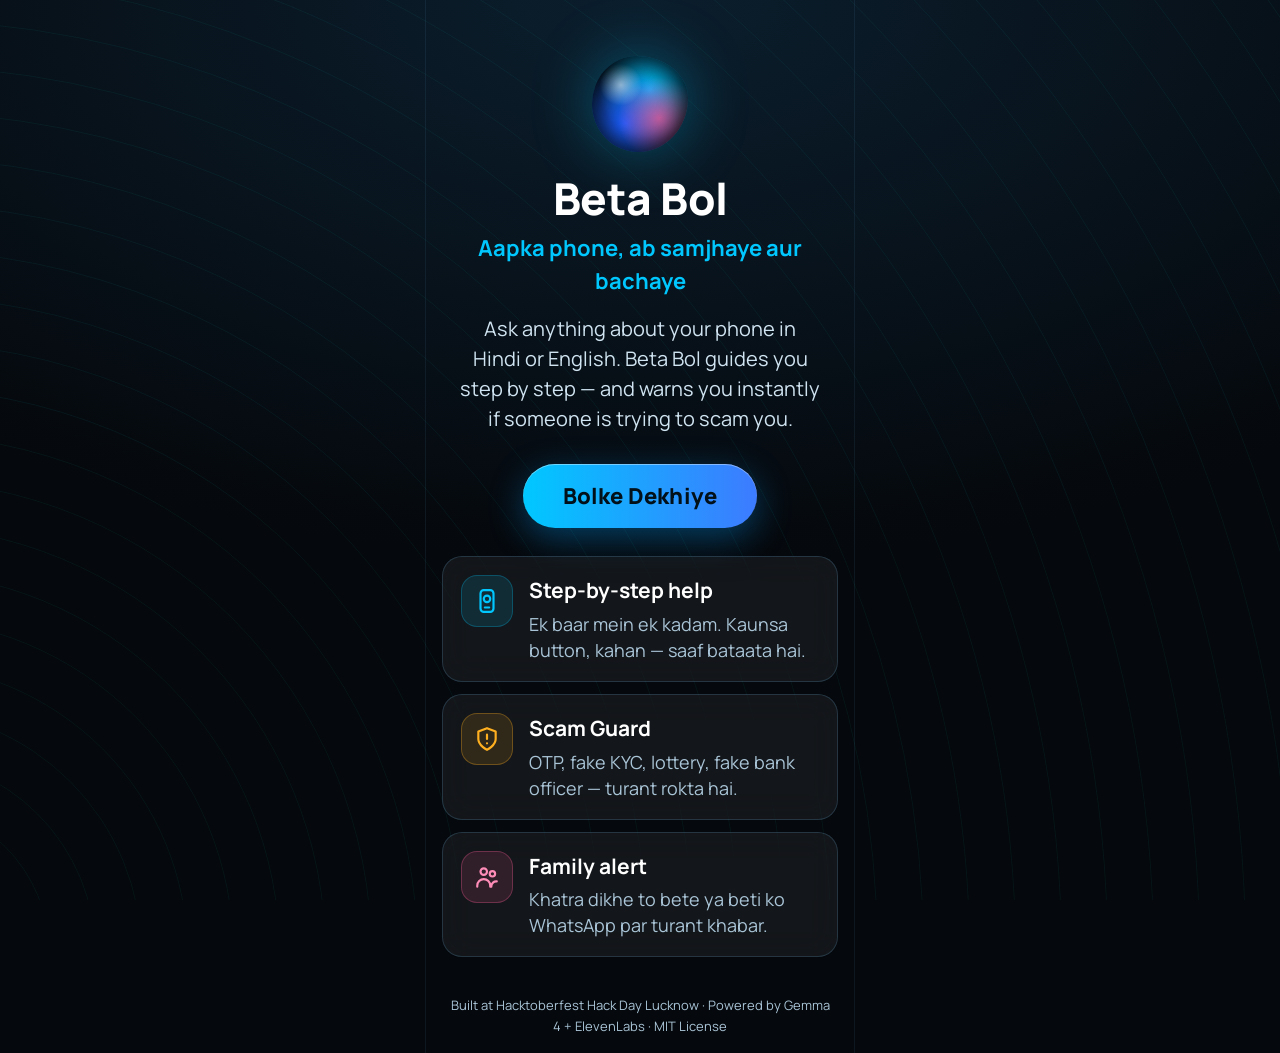
==== frontend/index.html @ fbfb6727 "feat: Beta Bol voice UI Co-Authored-By: Claude Opus 5.5 <noreply@anthropic.com>" ====
<!doctype html>
<html lang="hi">
<head>
<meta charset="utf-8">
<meta name="viewport" content="width=device-width, initial-scale=1, viewport-fit=cover">
<title>Beta Bol</title>
<meta name="description" content="Aapka phone, ab samjhaye aur bachaye — voice phone help and scam guard for elderly parents.">
<meta name="theme-color" content="#05080C">
<link rel="preconnect" href="https://fonts.googleapis.com">
<link rel="preconnect" href="https://fonts.gstatic.com" crossorigin>
<link href="https://fonts.googleapis.com/css2?family=Manrope:wght@400;500;600;700;800&display=swap" rel="stylesheet">
<link rel="stylesheet" href="style.css">
</head>
<body>
<svg class="contours" id="contours" aria-hidden="true" preserveAspectRatio="xMinYMax slice"></svg>

<svg width="0" height="0" style="position:absolute" aria-hidden="true">
  <symbol id="i-back" viewBox="0 0 24 24"><path d="M15 5l-7 7 7 7"/></symbol>
  <symbol id="i-steps" viewBox="0 0 24 24"><rect x="6" y="2" width="12" height="20" rx="3"/><path d="M10 18h4"/><circle cx="12" cy="10" r="3"/></symbol>
  <symbol id="i-shield" viewBox="0 0 24 24"><path d="M12 22s8-4 8-10V5l-8-3-8 3v7c0 6 8 10 8 10z"/><path d="M12 8v4M12 16h.01"/></symbol>
  <symbol id="i-family" viewBox="0 0 24 24"><circle cx="9" cy="7" r="3"/><path d="M3 21v-1a6 6 0 0 1 12 0v1"/><circle cx="17" cy="9" r="2.5"/><path d="M16 21v-.5a4.5 4.5 0 0 1 5-4.4"/></symbol>
  <symbol id="i-pause" viewBox="0 0 24 24"><path d="M9 5v14M15 5v14"/></symbol>
  <symbol id="i-play" viewBox="0 0 24 24"><path d="M7 4l13 8-13 8z"/></symbol>
  <symbol id="i-x" viewBox="0 0 24 24"><path d="M6 6l12 12M18 6L6 18"/></symbol>
  <symbol id="i-check" viewBox="0 0 24 24"><path d="M20 6L9 17l-5-5"/></symbol>
</svg>

<div class="app">
  <!-- SCREEN 1 — HERO -->
  <section class="screen active" id="hero" aria-labelledby="heroTitle">
    <div class="hero-top">
      <div class="mini-orb" aria-hidden="true"></div>
      <h1 id="heroTitle">Beta Bol</h1>
      <p class="tagline">Aapka phone, ab samjhaye aur bachaye</p>
      <p class="lead">Ask anything about your phone in Hindi or English. Beta Bol guides you step by step — and warns you instantly if someone is trying to scam you.</p>
      <button class="cta" id="ctaBtn">Bolke Dekhiye</button>
    </div>

    <div class="features">
      <article class="glass feature">
        <span class="f-ic"><svg class="i"><use href="#i-steps"/></svg></span>
        <div><h2>Step-by-step help</h2><p>Ek baar mein ek kadam. Kaunsa button, kahan — saaf bataata hai.</p></div>
      </article>
      <article class="glass feature">
        <span class="f-ic warn"><svg class="i"><use href="#i-shield"/></svg></span>
        <div><h2>Scam Guard</h2><p>OTP, fake KYC, lottery, fake bank officer — turant rokta hai.</p></div>
      </article>
      <article class="glass feature">
        <span class="f-ic fam"><svg class="i"><use href="#i-family"/></svg></span>
        <div><h2>Family alert</h2><p>Khatra dikhe to bete ya beti ko WhatsApp par turant khabar.</p></div>
      </article>
    </div>
  </section>

  <!-- SCREEN 2 — VOICE CHAT -->
  <section class="screen" id="chat" aria-labelledby="chatTitle">
    <div class="topbar">
      <button class="back" id="backBtn" aria-label="Wapas jaayein"><svg class="i"><use href="#i-back"/></svg></button>
      <button class="lang" id="langBtn" aria-label="Bhasha badlein: Hindi ya English">
        <span data-lang="hi" class="on">हिं</span><span class="slash">/</span><span data-lang="en">EN</span>
      </button>
    </div>

    <h1 class="chat-title" id="chatTitle">Beta Bol se baat kijiye</h1>

    <div class="messages" id="messages" role="log" aria-live="polite"></div>

    <div class="orb-wrap">
      <button class="orb-btn" id="orbBtn" aria-label="Bolne ke liye orb dabaiye">
        <canvas id="orb" width="264" height="264"></canvas>
      </button>
      <p class="caption" id="caption" aria-live="polite">Orb dabaiye aur boliye</p>
    </div>

    <div class="controls">
      <button class="ctl pause" id="pauseBtn" aria-label="Rokiye"><svg class="i"><use href="#i-pause"/></svg></button>
      <button class="ctl end" id="endBtn" aria-label="Baat khatam kijiye"><svg class="i"><use href="#i-x"/></svg></button>
    </div>
  </section>

  <footer class="footer">Built at Hacktoberfest Hack Day Lucknow · Powered by Gemma 4 + ElevenLabs · MIT License</footer>
</div>

<script src="app.js"></script>
</body>
</html>
---- frontend/style.css ----
:root {
  --bg-1: #0B1E2D; --bg-2: #05080C;
  --glass: rgba(255, 255, 255, 0.06); --glass-line: rgba(120, 200, 255, 0.18);
  --user: rgba(40, 120, 200, 0.35); --ai: rgba(255, 255, 255, 0.05);
  --text: #CFE3F0; --muted: #A9C4D6; --white: #FFFFFF;
  --cyan: #00C8FF; --blue: #1A5CFF; --pink: #FF5C9A; --orange: #F26522;
  --amber: #FFB020; --danger: #FF5A4E;
}

* { box-sizing: border-box; -webkit-tap-highlight-color: transparent; }
html, body { margin: 0; min-height: 100%; }
body {
  font-family: "Manrope", system-ui, -apple-system, "Segoe UI", sans-serif;
  font-size: 21px; line-height: 1.5; color: var(--text);
  background: radial-gradient(120% 90% at 50% 0%, var(--bg-1) 0%, var(--bg-2) 70%) fixed, var(--bg-2);
  min-height: 100vh; overflow-x: hidden;
}
button { font: inherit; color: inherit; cursor: pointer; }
svg.i { width: 1em; height: 1em; flex: none; fill: none; stroke: currentColor; stroke-width: 2; stroke-linecap: round; stroke-linejoin: round; }

.contours { position: fixed; left: 0; bottom: 0; width: 100vw; height: 100vh; pointer-events: none; z-index: 0; }
.contours circle { fill: none; stroke: #2EE6D6; stroke-opacity: 0.06; stroke-width: 1; }

.app {
  position: relative; z-index: 1; max-width: 430px; margin: 0 auto; min-height: 100vh;
  display: flex; flex-direction: column; padding: 0 16px calc(16px + env(safe-area-inset-bottom));
}
@media (min-width: 640px) {
  .app { border-left: 1px solid rgba(120, 200, 255, 0.08); border-right: 1px solid rgba(120, 200, 255, 0.08); }
}

.screen { display: none; flex: 1; flex-direction: column; }
.screen.active { display: flex; animation: fadeUp .4s ease-out; }
@keyframes fadeUp { from { opacity: 0; transform: translateY(10px); } to { opacity: 1; transform: none; } }

.glass {
  background: var(--glass); border: 1px solid var(--glass-line); border-radius: 20px;
  -webkit-backdrop-filter: blur(16px); backdrop-filter: blur(16px);
}

/* ---------- HERO ---------- */
.hero-top { text-align: center; padding: 56px 4px 28px; }
.mini-orb {
  width: 96px; height: 96px; margin: 0 auto 22px; border-radius: 46% 54% 52% 48% / 50% 44% 56% 50%;
  background:
    radial-gradient(circle at 30% 30%, rgba(255,255,255,.55), transparent 22%),
    radial-gradient(circle at 70% 65%, rgba(255,92,154,.75), transparent 45%),
    radial-gradient(circle at 35% 70%, var(--blue), transparent 60%),
    radial-gradient(circle at 60% 35%, var(--cyan), transparent 60%), #071827;
  box-shadow: 0 0 60px rgba(0, 200, 255, .35), inset 0 0 24px rgba(2, 6, 12, .8);
  animation: morph 8s ease-in-out infinite;
}
@keyframes morph {
  0%, 100% { border-radius: 46% 54% 52% 48% / 50% 44% 56% 50%; transform: rotate(0deg) scale(1); }
  50% { border-radius: 55% 45% 44% 56% / 46% 56% 44% 54%; transform: rotate(14deg) scale(1.04); }
}
h1 { margin: 0; font-size: 44px; line-height: 1.1; font-weight: 800; color: var(--white); letter-spacing: -0.5px; }
.tagline { margin: 10px 0 0; font-size: 22px; font-weight: 700; color: var(--cyan); }
.lead { margin: 16px auto 0; max-width: 360px; font-size: 20px; color: var(--text); }
.cta {
  margin-top: 30px; min-height: 64px; padding: 0 40px; border: 0; border-radius: 999px;
  background: linear-gradient(90deg, var(--cyan), #3D7BFF); color: #021019;
  font-size: 22px; font-weight: 800; letter-spacing: .2px;
  box-shadow: 0 10px 34px rgba(0, 160, 255, .35), inset 0 1px 0 rgba(255,255,255,.4);
  transition: transform .12s, box-shadow .2s;
}
.cta:hover { box-shadow: 0 12px 44px rgba(0, 180, 255, .5), inset 0 1px 0 rgba(255,255,255,.4); }
.cta:active { transform: scale(.97); }

.features { display: flex; flex-direction: column; gap: 12px; padding-bottom: 24px; }
.feature { display: flex; gap: 16px; align-items: flex-start; padding: 18px; }
.feature h2 { margin: 0; font-size: 21px; color: var(--white); font-weight: 700; }
.feature p { margin: 4px 0 0; font-size: 18px; color: var(--muted); line-height: 1.45; }
.f-ic {
  width: 52px; height: 52px; flex: none; border-radius: 16px; display: grid; place-items: center; font-size: 26px;
  background: rgba(0, 200, 255, .12); color: var(--cyan); border: 1px solid rgba(0, 200, 255, .25);
}
.f-ic.warn { background: rgba(255, 176, 32, .12); color: var(--amber); border-color: rgba(255, 176, 32, .3); }
.f-ic.fam { background: rgba(255, 92, 154, .12); color: #FF8DB7; border-color: rgba(255, 92, 154, .3); }

/* ---------- CHAT ---------- */
.topbar { display: flex; justify-content: space-between; align-items: center; padding: 8px 0 0; }
.back {
  width: 64px; height: 64px; margin-left: -12px; border: 0; background: none; border-radius: 50%;
  display: grid; place-items: center; font-size: 30px; color: var(--white);
}
.back svg.i { stroke-width: 1.5; }
.back:hover { background: rgba(255,255,255,.05); }
.lang {
  position: relative; z-index: 0; min-height: 64px; min-width: 64px; padding: 0 6px; border: 0; background: none;
  display: flex; align-items: center;
}
.lang span { font-size: 17px; font-weight: 700; color: var(--muted); padding: 8px 12px; border-radius: 999px; }
.lang .slash { padding: 0 2px; opacity: .6; }
.lang span.on { color: #021019; background: var(--cyan); }
.lang::after {
  content: ""; position: absolute; inset: 10px 0; border: 1px solid var(--glass-line); border-radius: 999px;
  background: var(--glass); z-index: -1;
}

.chat-title { font-size: 30px; text-align: center; margin: 2px 0 14px; }

/* Chat screen fits the viewport: messages take the leftover space and scroll. */
body.in-chat .app { height: 100vh; height: 100dvh; min-height: 0; }
#chat.active { min-height: 0; }

.messages {
  flex: 1 1 auto; min-height: 120px; overflow-y: auto; display: flex; flex-direction: column; gap: 12px;
  padding: 4px 2px 8px;
  mask-image: linear-gradient(to bottom, transparent 0, #000 18px, #000 100%);
}
.bubble {
  max-width: 86%; padding: 14px 16px; border-radius: 20px; font-size: 21px; line-height: 1.45;
  border: 1px solid var(--glass-line); -webkit-backdrop-filter: blur(16px); backdrop-filter: blur(16px);
  animation: pop .35s cubic-bezier(.2, 1.2, .4, 1) both;
}
@keyframes pop { from { opacity: 0; transform: translateY(12px) scale(.96); } to { opacity: 1; transform: none; } }
.bubble.ai { align-self: flex-start; background: rgba(8, 20, 32, .55); border-bottom-left-radius: 6px; color: var(--text); }
.bubble.user { align-self: flex-end; background: var(--user); border-color: rgba(120, 200, 255, .32); border-bottom-right-radius: 6px; color: var(--white); }
.bubble .who { display: block; font-size: 13px; font-weight: 700; letter-spacing: .6px; text-transform: uppercase; color: var(--muted); margin-bottom: 2px; }
.bubble.user .who { color: #CFE8FF; text-align: right; }
.bubble.warning {
  background: linear-gradient(135deg, rgba(255, 90, 78, .18), rgba(255, 176, 32, .10));
  border: 1.5px solid var(--amber); box-shadow: 0 0 0 1px rgba(255, 90, 78, .35), 0 8px 30px rgba(255, 90, 78, .18);
  color: #FFF1EA; animation: pop .35s cubic-bezier(.2, 1.2, .4, 1) both, shake .5s .4s ease-in-out 2;
}
.bubble.warning .who { color: var(--amber); display: flex; align-items: center; gap: 6px; }
.bubble.warning .who svg.i { font-size: 18px; }
@keyframes shake {
  0%, 100% { transform: translateX(0); } 20% { transform: translateX(-5px); } 40% { transform: translateX(5px); }
  60% { transform: translateX(-3px); } 80% { transform: translateX(3px); }
}
.sys {
  align-self: flex-start; display: inline-flex; align-items: center; gap: 8px; font-size: 16px; font-weight: 600;
  color: #9FF0C4; background: rgba(40, 200, 120, .1); border: 1px solid rgba(40, 200, 120, .3);
  padding: 6px 12px; border-radius: 999px; animation: pop .35s ease-out both;
}

.orb-wrap { display: flex; flex-direction: column; align-items: center; margin-top: 4px; }
.orb-btn { border: 0; background: none; padding: 0; border-radius: 50%; width: 264px; height: 264px; }
.orb-btn:focus-visible { outline: 3px solid var(--cyan); outline-offset: -20px; }
#orb { width: 264px; height: 264px; display: block; }
.caption {
  min-height: 34px; margin: 2px 0 0; padding: 0 8px; text-align: center; font-size: 19px; font-weight: 600; color: var(--white);
  max-width: 100%; overflow: hidden; display: -webkit-box; -webkit-line-clamp: 2; -webkit-box-orient: vertical;
}
.caption.dim { color: var(--muted); font-weight: 500; }

.controls { display: flex; justify-content: center; gap: 24px; padding: 14px 0 10px; }
.ctl {
  width: 72px; height: 72px; border-radius: 50%; border: 0; display: grid; place-items: center; font-size: 28px;
  transition: transform .12s, box-shadow .2s;
}
.ctl:active { transform: scale(.94); }
.ctl.pause { background: #FFFFFF; color: #05080C; box-shadow: 0 8px 26px rgba(255, 255, 255, .15); }
.ctl.pause svg.i { stroke-width: 3; }
.ctl.pause.paused svg.i { fill: currentColor; stroke-width: 1.5; }
.ctl.end { background: var(--orange); color: #FFFFFF; box-shadow: 0 8px 26px rgba(242, 101, 34, .35); }
.ctl.end svg.i { stroke-width: 3; }
button:focus-visible { outline: 3px solid var(--cyan); outline-offset: 3px; }

.footer { text-align: center; font-size: 13px; color: var(--muted); padding: 14px 8px 0; line-height: 1.6; }

/* Short screens (laptops, small phones): shrink the orb, drop the footer while chatting. */
@media (max-height: 760px) {
  .orb-btn, #orb { width: 196px; height: 196px; }
  .chat-title { font-size: 26px; margin-bottom: 8px; }
  .controls { padding: 6px 0 2px; }
  body.in-chat .footer { display: none; }
}

@media (prefers-reduced-motion: reduce) {
  *, *::before, *::after { animation: none !important; transition: none !important; scroll-behavior: auto !important; }
}
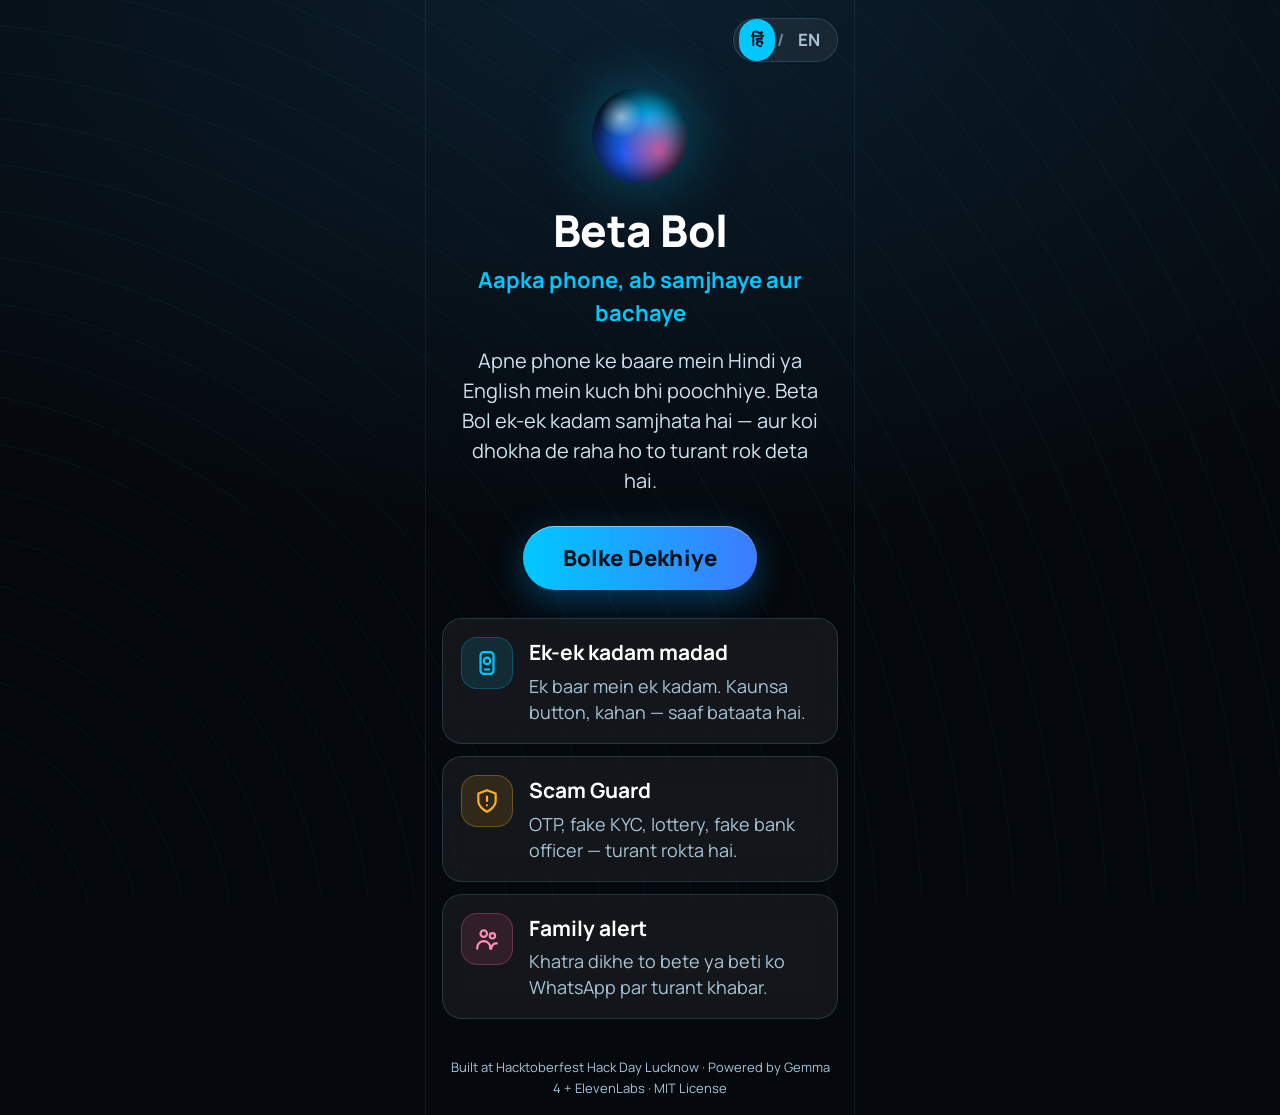
==== commit a43fee71: "feat: Hindi / English language switch across the whole app - हिं / EN switch top-right (next to sett" ====
--- a/frontend/index.html
+++ b/frontend/index.html
@@ -28,26 +28,31 @@
 <div class="app">
   <!-- SCREEN 1 — HERO -->
   <section class="screen active" id="hero" aria-labelledby="heroTitle">
+    <div class="hero-bar">
+      <button class="lang" id="langBtnHero" data-i18n-aria="langAria" aria-label="Bhasha badlein: Hindi ya English">
+        <span data-lang="hi" class="on">हिं</span><span class="slash">/</span><span data-lang="en">EN</span>
+      </button>
+    </div>
     <div class="hero-top">
       <div class="mini-orb" aria-hidden="true"></div>
       <h1 id="heroTitle">Beta Bol</h1>
-      <p class="tagline">Aapka phone, ab samjhaye aur bachaye</p>
-      <p class="lead">Ask anything about your phone in Hindi or English. Beta Bol guides you step by step — and warns you instantly if someone is trying to scam you.</p>
-      <button class="cta" id="ctaBtn">Bolke Dekhiye</button>
+      <p class="tagline" data-i18n="tagline">Aapka phone, ab samjhaye aur bachaye</p>
+      <p class="lead" data-i18n="lead">Ask anything about your phone in Hindi or English. Beta Bol guides you step by step — and warns you instantly if someone is trying to scam you.</p>
+      <button class="cta" id="ctaBtn" data-i18n="cta">Bolke Dekhiye</button>
     </div>
 
     <div class="features">
       <article class="glass feature">
         <span class="f-ic"><svg class="i"><use href="#i-steps"/></svg></span>
-        <div><h2>Step-by-step help</h2><p>Ek baar mein ek kadam. Kaunsa button, kahan — saaf bataata hai.</p></div>
+        <div><h2 data-i18n="f1t">Step-by-step help</h2><p data-i18n="f1d">Ek baar mein ek kadam. Kaunsa button, kahan — saaf bataata hai.</p></div>
       </article>
       <article class="glass feature">
         <span class="f-ic warn"><svg class="i"><use href="#i-shield"/></svg></span>
-        <div><h2>Scam Guard</h2><p>OTP, fake KYC, lottery, fake bank officer — turant rokta hai.</p></div>
+        <div><h2 data-i18n="f2t">Scam Guard</h2><p data-i18n="f2d">OTP, fake KYC, lottery, fake bank officer — turant rokta hai.</p></div>
       </article>
       <article class="glass feature">
         <span class="f-ic fam"><svg class="i"><use href="#i-family"/></svg></span>
-        <div><h2>Family alert</h2><p>Khatra dikhe to bete ya beti ko WhatsApp par turant khabar.</p></div>
+        <div><h2 data-i18n="f3t">Family alert</h2><p data-i18n="f3d">Khatra dikhe to bete ya beti ko WhatsApp par turant khabar.</p></div>
       </article>
     </div>
   </section>
@@ -55,13 +60,14 @@
   <!-- SCREEN 2 — VOICE CHAT -->
   <section class="screen" id="chat" aria-labelledby="chatTitle">
     <div class="topbar">
-      <button class="back" id="backBtn" aria-label="Wapas jaayein"><svg class="i"><use href="#i-back"/></svg></button>
-      <button class="lang" id="langBtn" aria-label="Bhasha badlein: Hindi ya English">
+      <button class="back" id="backBtn" data-i18n-aria="backAria" aria-label="Wapas jaayein"><svg class="i"><use href="#i-back"/></svg></button>
+      <button class="lang" id="langBtn" data-i18n-aria="langAria" aria-label="Bhasha badlein: Hindi ya English">
         <span data-lang="hi" class="on">हिं</span><span class="slash">/</span><span data-lang="en">EN</span>
       </button>
     </div>
 
-    <h1 class="chat-title" id="chatTitle">Beta Bol se baat kijiye</h1>
+    <h1 class="chat-title" id="chatTitle" data-i18n="chatTitle">Beta Bol se baat kijiye</h1>
+    <p class="model-pill" id="modelPill" data-i18n="pillChecking">Model check ho raha hai…</p>
 
     <div class="messages" id="messages" role="log" aria-live="polite"></div>
 
@@ -69,12 +75,12 @@
       <button class="orb-btn" id="orbBtn" aria-label="Bolne ke liye orb dabaiye">
         <canvas id="orb" width="264" height="264"></canvas>
       </button>
-      <p class="caption" id="caption" aria-live="polite">Orb dabaiye aur boliye</p>
+      <p class="caption" id="caption" aria-live="polite" data-i18n="capTap">Orb dabaiye aur boliye</p>
     </div>
 
     <div class="controls">
-      <button class="ctl pause" id="pauseBtn" aria-label="Rokiye"><svg class="i"><use href="#i-pause"/></svg></button>
-      <button class="ctl end" id="endBtn" aria-label="Baat khatam kijiye"><svg class="i"><use href="#i-x"/></svg></button>
+      <button class="ctl pause" id="pauseBtn" data-i18n-aria="pauseAria" aria-label="Rokiye"><svg class="i"><use href="#i-pause"/></svg></button>
+      <button class="ctl end" id="endBtn" data-i18n-aria="endAria" aria-label="Baat khatam kijiye"><svg class="i"><use href="#i-x"/></svg></button>
     </div>
   </section>
 
--- a/frontend/style.css
+++ b/frontend/style.css
@@ -39,7 +39,8 @@
 }
 
 /* ---------- HERO ---------- */
-.hero-top { text-align: center; padding: 56px 4px 28px; }
+.hero-bar { display: flex; justify-content: flex-end; padding-top: 8px; }
+.hero-top { text-align: center; padding: 16px 4px 28px; }
 .mini-orb {
   width: 96px; height: 96px; margin: 0 auto 22px; border-radius: 46% 54% 52% 48% / 50% 44% 56% 50%;
   background:
@@ -98,7 +99,13 @@
   background: var(--glass); z-index: -1;
 }
 
-.chat-title { font-size: 30px; text-align: center; margin: 2px 0 14px; }
+.chat-title { font-size: 30px; text-align: center; margin: 2px 0 6px; }
+.model-pill {
+  align-self: center; margin: 0 0 10px; padding: 4px 12px; border-radius: 999px; font-size: 13px; font-weight: 700;
+  color: var(--muted); border: 1px solid var(--glass-line); background: var(--glass); max-width: 100%; text-align: center;
+}
+.model-pill.live { color: #9FF0C4; border-color: rgba(40, 200, 120, .4); background: rgba(40, 200, 120, .1); }
+.model-pill.off { color: #FFD48A; border-color: rgba(255, 176, 32, .4); background: rgba(255, 176, 32, .1); }
 
 /* Chat screen fits the viewport: messages take the leftover space and scroll. */
 body.in-chat .app { height: 100vh; height: 100dvh; min-height: 0; }
@@ -135,6 +142,7 @@
   color: #9FF0C4; background: rgba(40, 200, 120, .1); border: 1px solid rgba(40, 200, 120, .3);
   padding: 6px 12px; border-radius: 999px; animation: pop .35s ease-out both;
 }
+a.sys.link { min-height: 48px; padding: 8px 16px; text-decoration: none; color: #0B2E18; background: #25D366; border-color: #25D366; font-weight: 700; }
 
 .orb-wrap { display: flex; flex-direction: column; align-items: center; margin-top: 4px; }
 .orb-btn { border: 0; background: none; padding: 0; border-radius: 50%; width: 264px; height: 264px; }
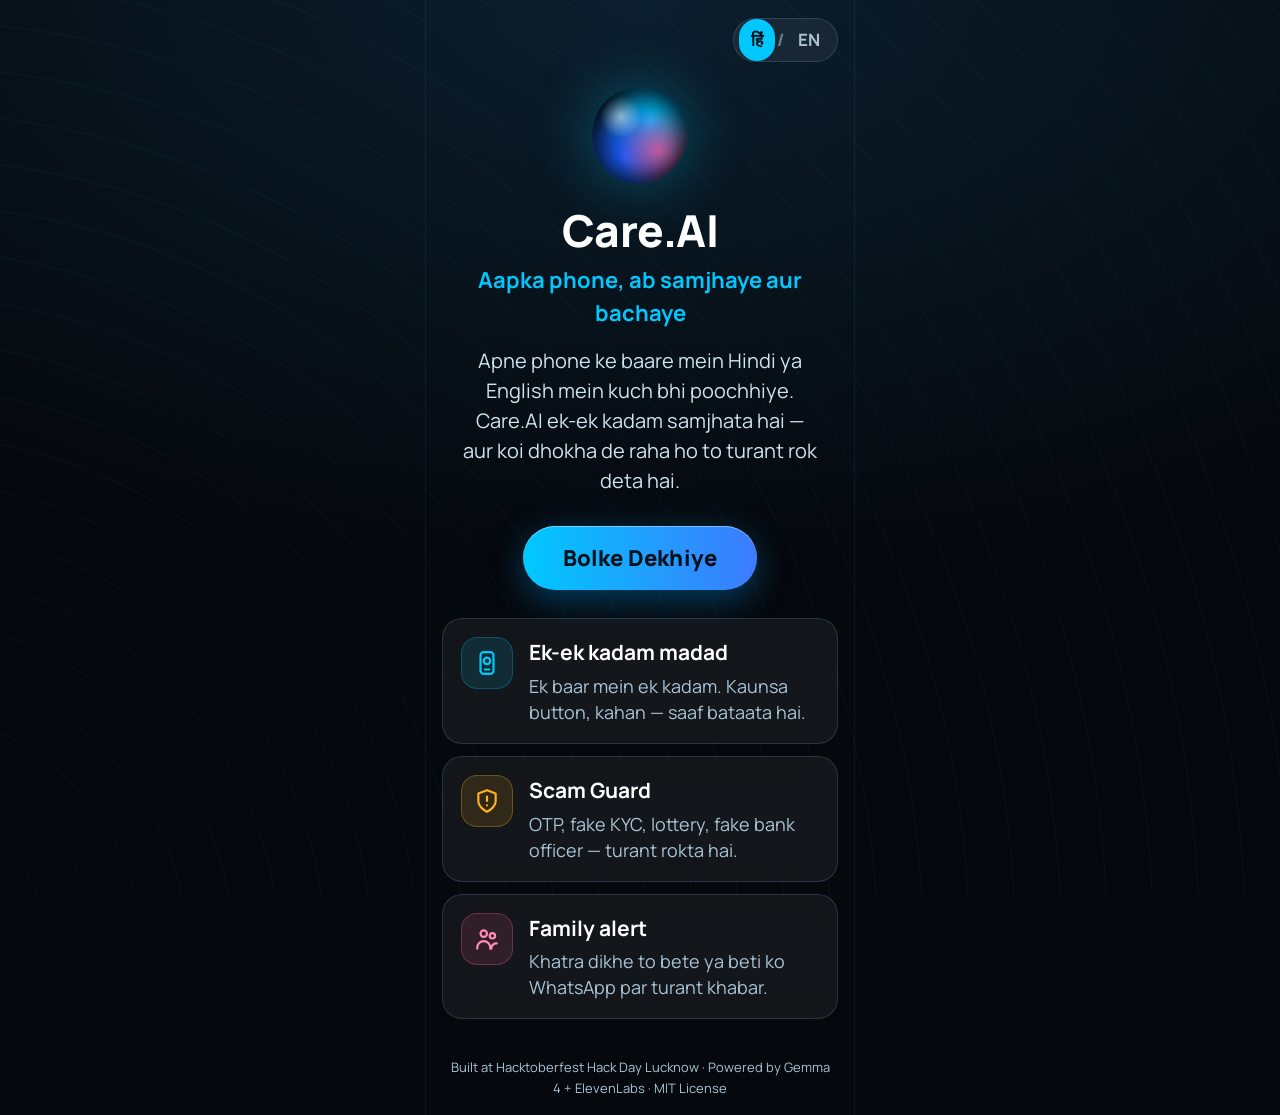
==== commit 59135723: "feat: rename the app UI from Beta Bol to Care.AI Header, page titles, PWA name, voice UI, WhatsApp m" ====
--- a/frontend/index.html
+++ b/frontend/index.html
@@ -3,7 +3,7 @@
 <head>
 <meta charset="utf-8">
 <meta name="viewport" content="width=device-width, initial-scale=1, viewport-fit=cover">
-<title>Beta Bol</title>
+<title>Care.AI</title>
 <meta name="description" content="Aapka phone, ab samjhaye aur bachaye — voice phone help and scam guard for elderly parents.">
 <meta name="theme-color" content="#05080C">
 <link rel="preconnect" href="https://fonts.googleapis.com">
@@ -35,9 +35,9 @@
     </div>
     <div class="hero-top">
       <div class="mini-orb" aria-hidden="true"></div>
-      <h1 id="heroTitle">Beta Bol</h1>
+      <h1 id="heroTitle">Care.AI</h1>
       <p class="tagline" data-i18n="tagline">Aapka phone, ab samjhaye aur bachaye</p>
-      <p class="lead" data-i18n="lead">Ask anything about your phone in Hindi or English. Beta Bol guides you step by step — and warns you instantly if someone is trying to scam you.</p>
+      <p class="lead" data-i18n="lead">Ask anything about your phone in Hindi or English. Care.AI guides you step by step — and warns you instantly if someone is trying to scam you.</p>
       <button class="cta" id="ctaBtn" data-i18n="cta">Bolke Dekhiye</button>
     </div>
 
@@ -66,7 +66,7 @@
       </button>
     </div>
 
-    <h1 class="chat-title" id="chatTitle" data-i18n="chatTitle">Beta Bol se baat kijiye</h1>
+    <h1 class="chat-title" id="chatTitle" data-i18n="chatTitle">Care.AI se baat kijiye</h1>
     <p class="model-pill" id="modelPill" data-i18n="pillChecking">Model check ho raha hai…</p>
 
     <div class="messages" id="messages" role="log" aria-live="polite"></div>
